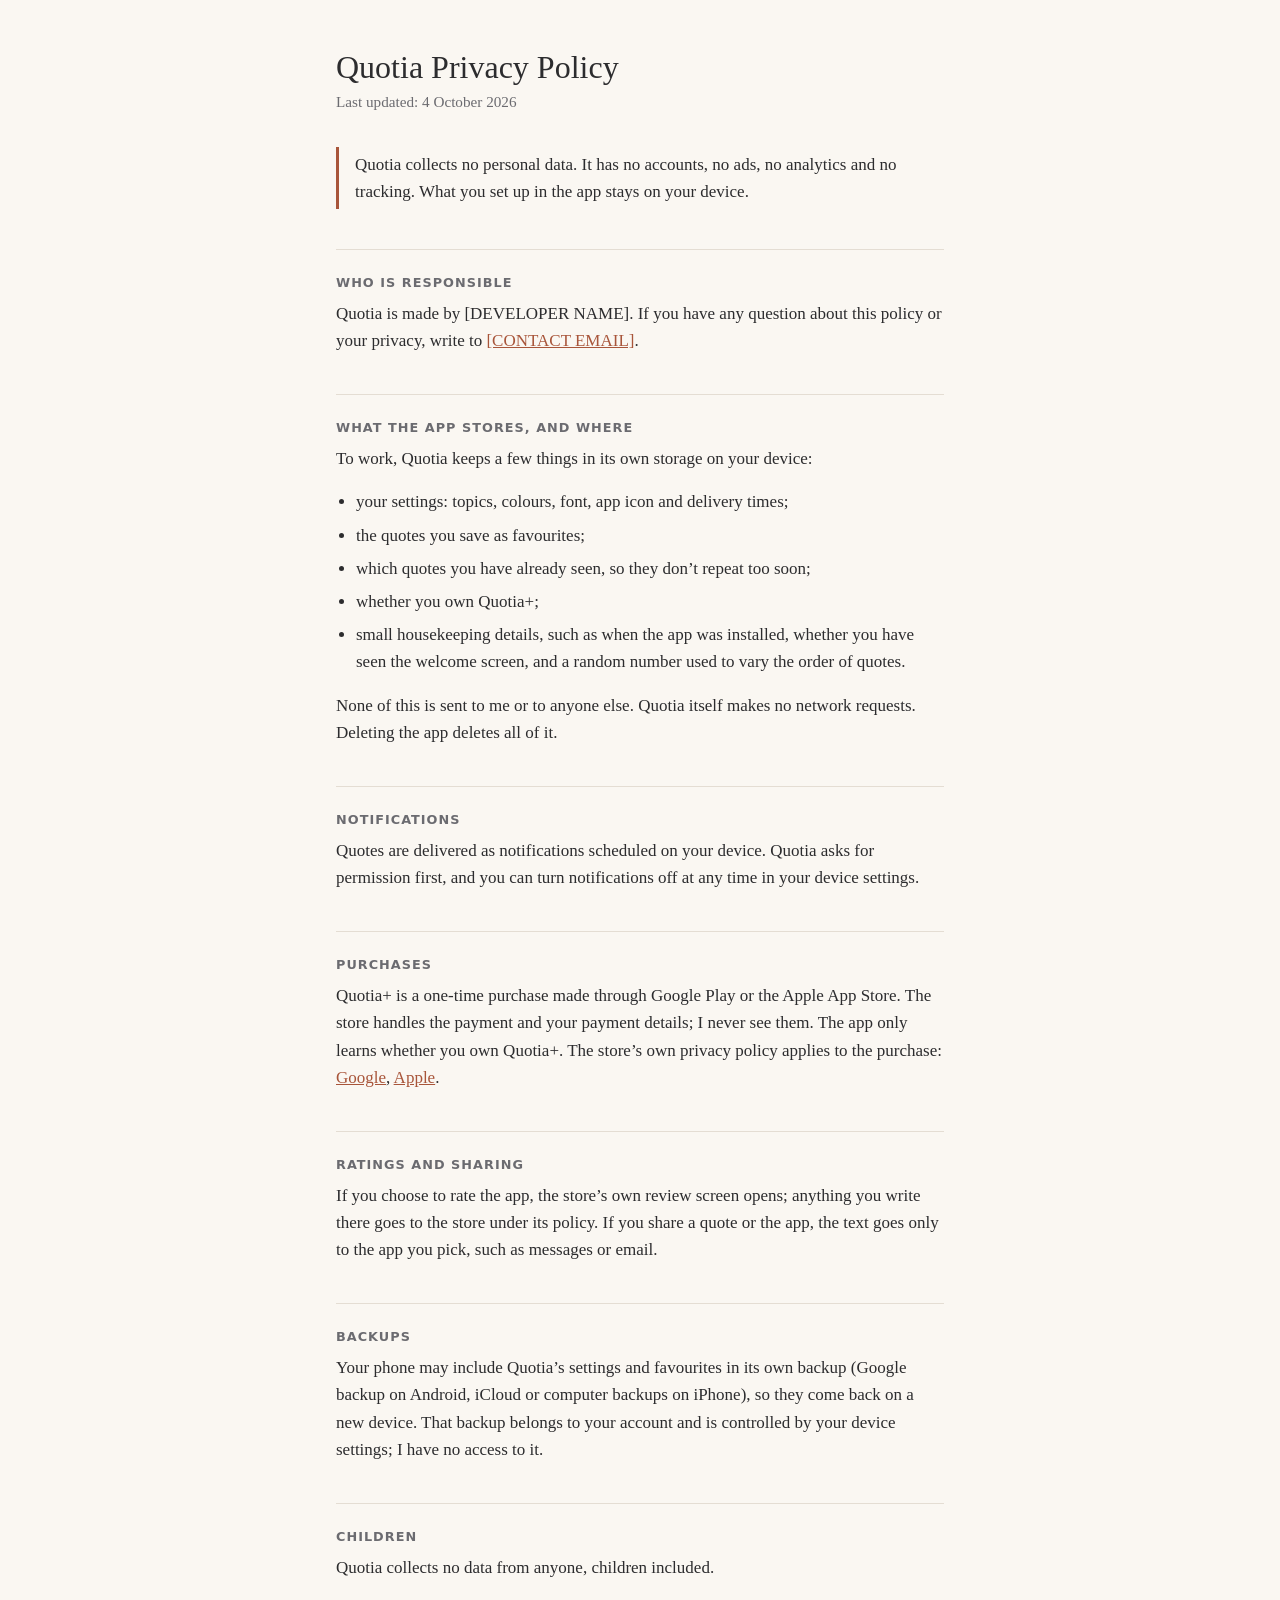
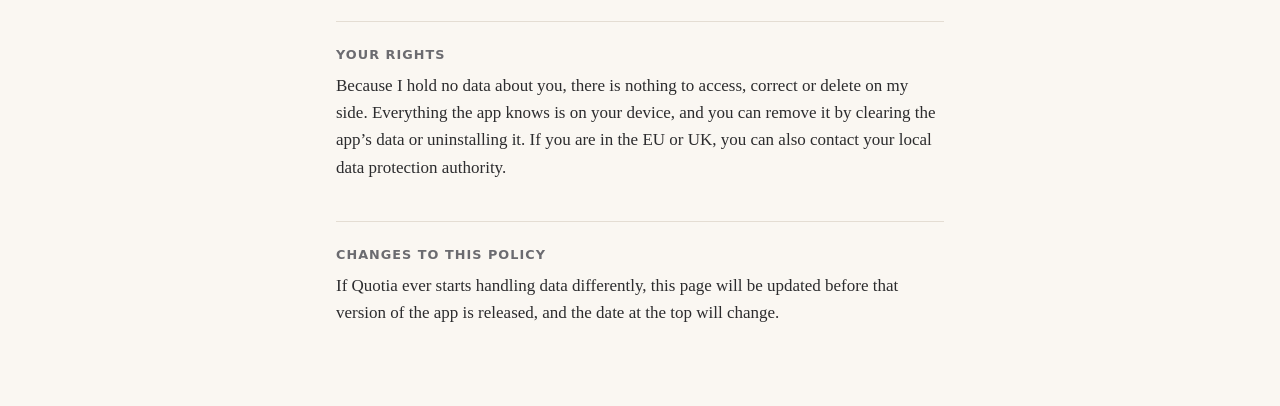
==== index.html @ fdbf1342 "Add Quotia Privacy Policy Page This file contains the privacy policy for the Quotia app, detailing d" ====
<!doctype html>
<html lang="en">
<head>
<meta charset="utf-8">
<meta name="viewport" content="width=device-width, initial-scale=1">
<title>Quotia Privacy Policy</title>
<meta name="description" content="Quotia collects no personal data. Everything stays on your device.">
<style>
  :root {
    --bg: #faf7f2;
    --text: #2c2c2e;
    --muted: #6b6b70;
    --accent: #a8553a;
    --rule: #e4ddd3;
  }
  @media (prefers-color-scheme: dark) {
    :root {
      --bg: #1c1c1e;
      --text: #ecebe8;
      --muted: #a3a3a8;
      --accent: #dab2a4;
      --rule: #3a3a3c;
    }
  }
  * { box-sizing: border-box; }
  body {
    margin: 0;
    background: var(--bg);
    color: var(--text);
    font: 17px/1.6 Georgia, "Times New Roman", serif;
  }
  main { max-width: 640px; margin: 0 auto; padding: 48px 16px 64px; }
  h1 { font-size: 2rem; line-height: 1.2; margin: 0 0 4px; font-weight: 400; }
  .date { color: var(--muted); margin: 0 0 32px; font-size: 0.95rem; }
  .summary {
    border-left: 3px solid var(--accent);
    padding: 4px 0 4px 16px;
    margin: 0 0 32px;
  }
  h2 {
    font: 600 0.8rem/1.4 system-ui, -apple-system, "Segoe UI", sans-serif;
    letter-spacing: 0.08em;
    text-transform: uppercase;
    color: var(--muted);
    margin: 40px 0 8px;
    padding-top: 24px;
    border-top: 1px solid var(--rule);
  }
  p, ul { margin: 0 0 16px; }
  ul { padding-left: 20px; }
  li { margin-bottom: 6px; }
  a { color: var(--accent); }
</style>
</head>
<body>
<main>
  <h1>Quotia Privacy Policy</h1>
  <p class="date">Last updated: 4 October 2026</p>

  <p class="summary">Quotia collects no personal data. It has no accounts, no ads,
  no analytics and no tracking. What you set up in the app stays on your device.</p>

  <h2>Who is responsible</h2>
  <p>Quotia is made by [DEVELOPER NAME]. If you have any question about this
  policy or your privacy, write to <a href="mailto:[CONTACT EMAIL]">[CONTACT EMAIL]</a>.</p>

  <h2>What the app stores, and where</h2>
  <p>To work, Quotia keeps a few things in its own storage on your device:</p>
  <ul>
    <li>your settings: topics, colours, font, app icon and delivery times;</li>
    <li>the quotes you save as favourites;</li>
    <li>which quotes you have already seen, so they don’t repeat too soon;</li>
    <li>whether you own Quotia+;</li>
    <li>small housekeeping details, such as when the app was installed, whether
    you have seen the welcome screen, and a random number used to vary the order
    of quotes.</li>
  </ul>
  <p>None of this is sent to me or to anyone else. Quotia itself makes no network
  requests. Deleting the app deletes all of it.</p>

  <h2>Notifications</h2>
  <p>Quotes are delivered as notifications scheduled on your device. Quotia asks
  for permission first, and you can turn notifications off at any time in your
  device settings.</p>

  <h2>Purchases</h2>
  <p>Quotia+ is a one-time purchase made through Google Play or the Apple App Store.
  The store handles the payment and your payment details; I never see them. The app
  only learns whether you own Quotia+. The store’s own privacy policy applies to the
  purchase:
  <a href="https://policies.google.com/privacy">Google</a>,
  <a href="https://www.apple.com/legal/privacy/">Apple</a>.</p>

  <h2>Ratings and sharing</h2>
  <p>If you choose to rate the app, the store’s own review screen opens; anything
  you write there goes to the store under its policy. If you share a quote or the
  app, the text goes only to the app you pick, such as messages or email.</p>

  <h2>Backups</h2>
  <p>Your phone may include Quotia’s settings and favourites in its own backup
  (Google backup on Android, iCloud or computer backups on iPhone), so they come
  back on a new device. That backup belongs to your account and is controlled by
  your device settings; I have no access to it.</p>

  <h2>Children</h2>
  <p>Quotia collects no data from anyone, children included.</p>

  <h2>Your rights</h2>
  <p>Because I hold no data about you, there is nothing to access, correct or delete
  on my side. Everything the app knows is on your device, and you can remove it by
  clearing the app’s data or uninstalling it. If you are in the EU or UK, you can
  also contact your local data protection authority.</p>

  <h2>Changes to this policy</h2>
  <p>If Quotia ever starts handling data differently, this page will be updated
  before that version of the app is released, and the date at the top will change.</p>
</main>
</body>
</html>
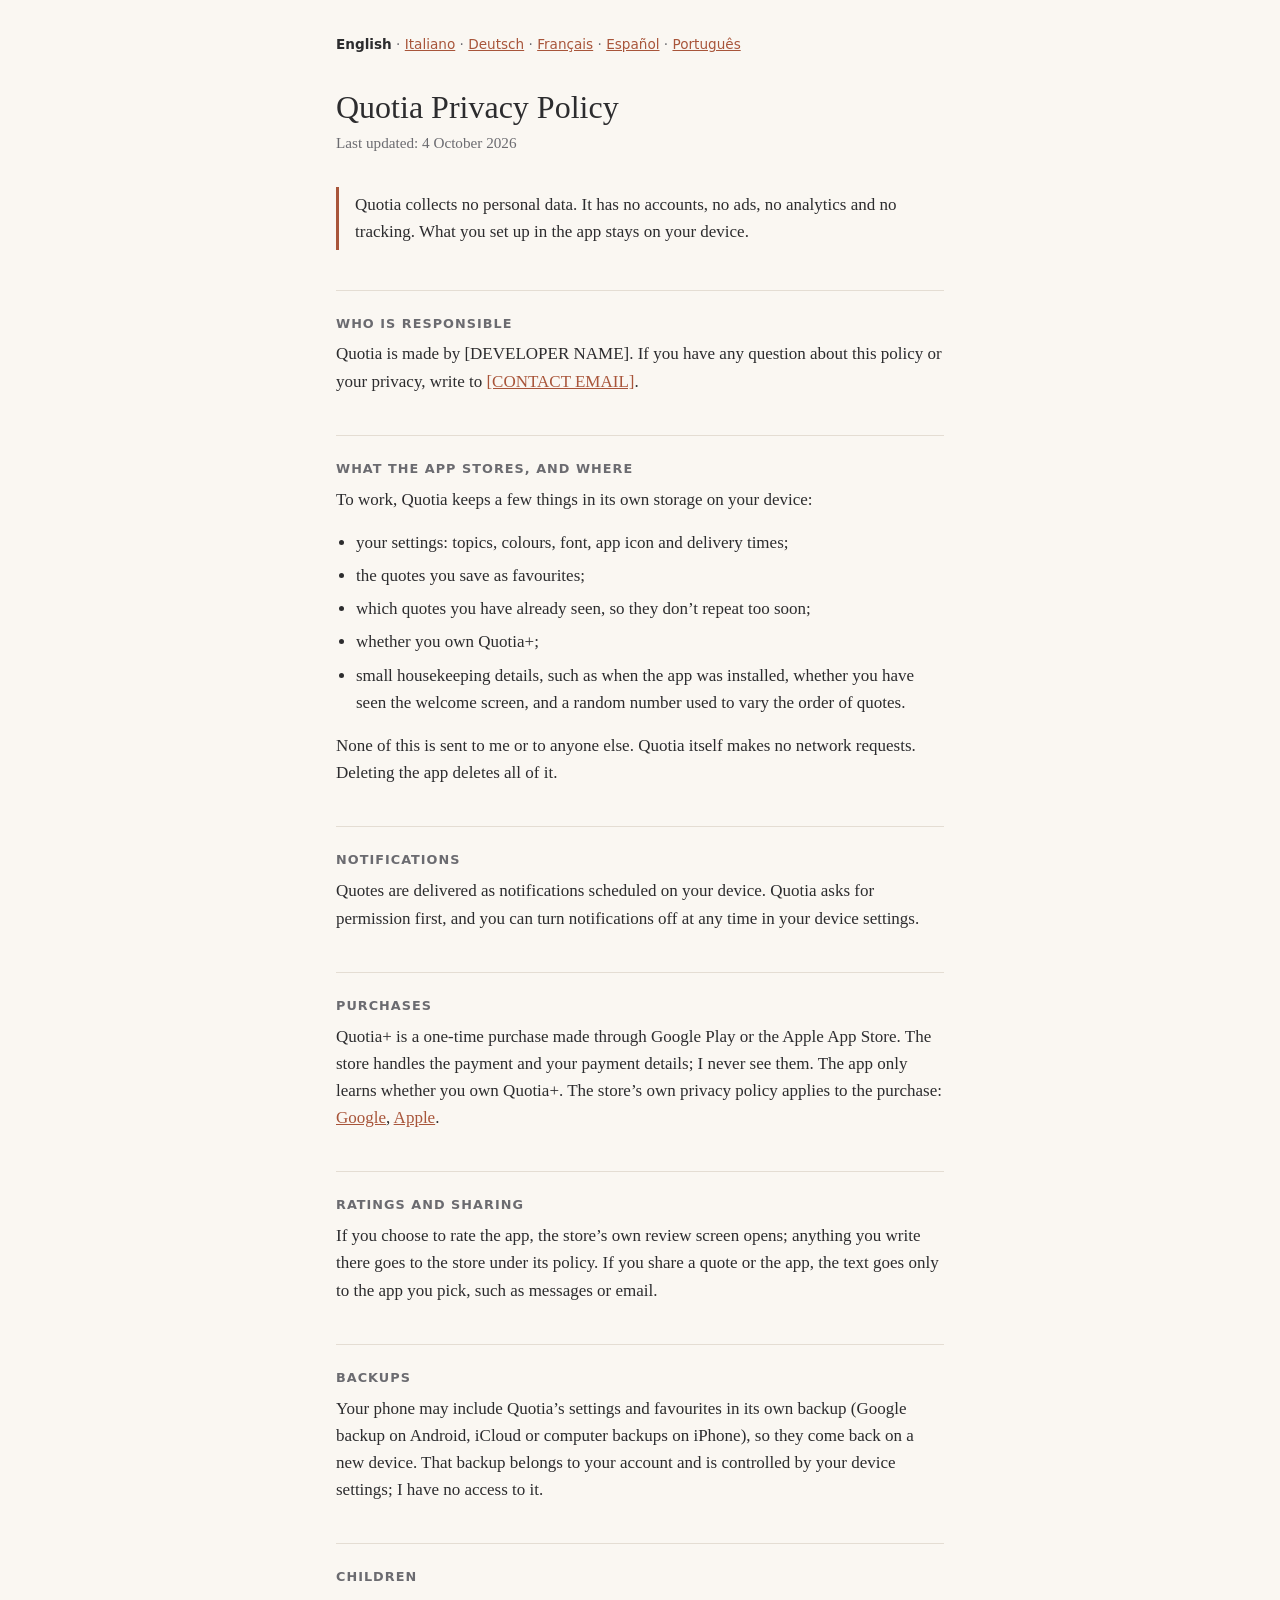
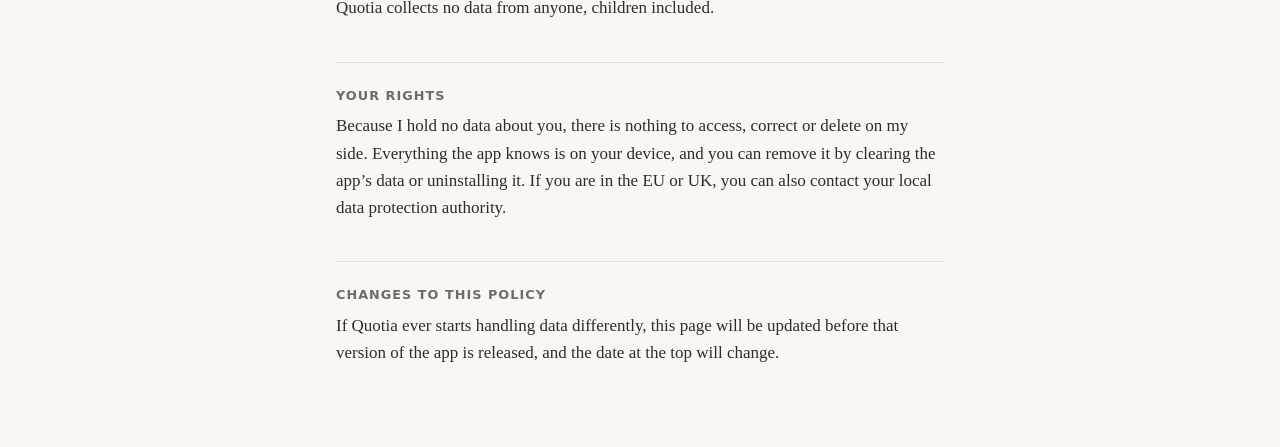
==== commit 8ff5bea6: "Privacy policy in all six interface languages Co-Authored-By: Claude Opus 5.5 <noreply@anthropic.com" ====
--- a/index.html
+++ b/index.html
@@ -5,65 +5,25 @@
 <meta name="viewport" content="width=device-width, initial-scale=1">
 <title>Quotia Privacy Policy</title>
 <meta name="description" content="Quotia collects no personal data. Everything stays on your device.">
-<style>
-  :root {
-    --bg: #faf7f2;
-    --text: #2c2c2e;
-    --muted: #6b6b70;
-    --accent: #a8553a;
-    --rule: #e4ddd3;
-  }
-  @media (prefers-color-scheme: dark) {
-    :root {
-      --bg: #1c1c1e;
-      --text: #ecebe8;
-      --muted: #a3a3a8;
-      --accent: #dab2a4;
-      --rule: #3a3a3c;
-    }
-  }
-  * { box-sizing: border-box; }
-  body {
-    margin: 0;
-    background: var(--bg);
-    color: var(--text);
-    font: 17px/1.6 Georgia, "Times New Roman", serif;
-  }
-  main { max-width: 640px; margin: 0 auto; padding: 48px 16px 64px; }
-  h1 { font-size: 2rem; line-height: 1.2; margin: 0 0 4px; font-weight: 400; }
-  .date { color: var(--muted); margin: 0 0 32px; font-size: 0.95rem; }
-  .summary {
-    border-left: 3px solid var(--accent);
-    padding: 4px 0 4px 16px;
-    margin: 0 0 32px;
-  }
-  h2 {
-    font: 600 0.8rem/1.4 system-ui, -apple-system, "Segoe UI", sans-serif;
-    letter-spacing: 0.08em;
-    text-transform: uppercase;
-    color: var(--muted);
-    margin: 40px 0 8px;
-    padding-top: 24px;
-    border-top: 1px solid var(--rule);
-  }
-  p, ul { margin: 0 0 16px; }
-  ul { padding-left: 20px; }
-  li { margin-bottom: 6px; }
-  a { color: var(--accent); }
-</style>
+<link rel="alternate" hreflang="en" href="https://simonesarti.github.io/quotia-privacy/">
+<link rel="alternate" hreflang="it" href="https://simonesarti.github.io/quotia-privacy/it/">
+<link rel="alternate" hreflang="de" href="https://simonesarti.github.io/quotia-privacy/de/">
+<link rel="alternate" hreflang="fr" href="https://simonesarti.github.io/quotia-privacy/fr/">
+<link rel="alternate" hreflang="es" href="https://simonesarti.github.io/quotia-privacy/es/">
+<link rel="alternate" hreflang="pt" href="https://simonesarti.github.io/quotia-privacy/pt/">
+<link rel="alternate" hreflang="x-default" href="https://simonesarti.github.io/quotia-privacy/">
+<link rel="stylesheet" href="style.css">
 </head>
 <body>
 <main>
+  <nav class="langs"><strong aria-current="page">English</strong> · <a href="it/" hreflang="it" lang="it">Italiano</a> · <a href="de/" hreflang="de" lang="de">Deutsch</a> · <a href="fr/" hreflang="fr" lang="fr">Français</a> · <a href="es/" hreflang="es" lang="es">Español</a> · <a href="pt/" hreflang="pt" lang="pt">Português</a></nav>
   <h1>Quotia Privacy Policy</h1>
   <p class="date">Last updated: 4 October 2026</p>
 
-  <p class="summary">Quotia collects no personal data. It has no accounts, no ads,
-  no analytics and no tracking. What you set up in the app stays on your device.</p>
+  <p class="summary">Quotia collects no personal data. It has no accounts, no ads, no analytics and no tracking. What you set up in the app stays on your device.</p>
 
   <h2>Who is responsible</h2>
-  <p>Quotia is made by [DEVELOPER NAME]. If you have any question about this
-  policy or your privacy, write to <a href="mailto:[CONTACT EMAIL]">[CONTACT EMAIL]</a>.</p>
-
+  <p>Quotia is made by [DEVELOPER NAME]. If you have any question about this policy or your privacy, write to <a href="mailto:[CONTACT EMAIL]">[CONTACT EMAIL]</a>.</p>
   <h2>What the app stores, and where</h2>
   <p>To work, Quotia keeps a few things in its own storage on your device:</p>
   <ul>
@@ -71,49 +31,23 @@
     <li>the quotes you save as favourites;</li>
     <li>which quotes you have already seen, so they don’t repeat too soon;</li>
     <li>whether you own Quotia+;</li>
-    <li>small housekeeping details, such as when the app was installed, whether
-    you have seen the welcome screen, and a random number used to vary the order
-    of quotes.</li>
+    <li>small housekeeping details, such as when the app was installed, whether you have seen the welcome screen, and a random number used to vary the order of quotes.</li>
   </ul>
-  <p>None of this is sent to me or to anyone else. Quotia itself makes no network
-  requests. Deleting the app deletes all of it.</p>
-
+  <p>None of this is sent to me or to anyone else. Quotia itself makes no network requests. Deleting the app deletes all of it.</p>
   <h2>Notifications</h2>
-  <p>Quotes are delivered as notifications scheduled on your device. Quotia asks
-  for permission first, and you can turn notifications off at any time in your
-  device settings.</p>
-
+  <p>Quotes are delivered as notifications scheduled on your device. Quotia asks for permission first, and you can turn notifications off at any time in your device settings.</p>
   <h2>Purchases</h2>
-  <p>Quotia+ is a one-time purchase made through Google Play or the Apple App Store.
-  The store handles the payment and your payment details; I never see them. The app
-  only learns whether you own Quotia+. The store’s own privacy policy applies to the
-  purchase:
-  <a href="https://policies.google.com/privacy">Google</a>,
-  <a href="https://www.apple.com/legal/privacy/">Apple</a>.</p>
-
+  <p>Quotia+ is a one-time purchase made through Google Play or the Apple App Store. The store handles the payment and your payment details; I never see them. The app only learns whether you own Quotia+. The store’s own privacy policy applies to the purchase: <a href="https://policies.google.com/privacy">Google</a>, <a href="https://www.apple.com/legal/privacy/">Apple</a>.</p>
   <h2>Ratings and sharing</h2>
-  <p>If you choose to rate the app, the store’s own review screen opens; anything
-  you write there goes to the store under its policy. If you share a quote or the
-  app, the text goes only to the app you pick, such as messages or email.</p>
-
+  <p>If you choose to rate the app, the store’s own review screen opens; anything you write there goes to the store under its policy. If you share a quote or the app, the text goes only to the app you pick, such as messages or email.</p>
   <h2>Backups</h2>
-  <p>Your phone may include Quotia’s settings and favourites in its own backup
-  (Google backup on Android, iCloud or computer backups on iPhone), so they come
-  back on a new device. That backup belongs to your account and is controlled by
-  your device settings; I have no access to it.</p>
-
+  <p>Your phone may include Quotia’s settings and favourites in its own backup (Google backup on Android, iCloud or computer backups on iPhone), so they come back on a new device. That backup belongs to your account and is controlled by your device settings; I have no access to it.</p>
   <h2>Children</h2>
   <p>Quotia collects no data from anyone, children included.</p>
-
   <h2>Your rights</h2>
-  <p>Because I hold no data about you, there is nothing to access, correct or delete
-  on my side. Everything the app knows is on your device, and you can remove it by
-  clearing the app’s data or uninstalling it. If you are in the EU or UK, you can
-  also contact your local data protection authority.</p>
-
+  <p>Because I hold no data about you, there is nothing to access, correct or delete on my side. Everything the app knows is on your device, and you can remove it by clearing the app’s data or uninstalling it. If you are in the EU or UK, you can also contact your local data protection authority.</p>
   <h2>Changes to this policy</h2>
-  <p>If Quotia ever starts handling data differently, this page will be updated
-  before that version of the app is released, and the date at the top will change.</p>
+  <p>If Quotia ever starts handling data differently, this page will be updated before that version of the app is released, and the date at the top will change.</p>
 </main>
 </body>
 </html>
--- a/style.css
+++ b/style.css
@@ -0,0 +1,50 @@
+:root {
+  --bg: #faf7f2;
+  --text: #2c2c2e;
+  --muted: #6b6b70;
+  --accent: #a8553a;
+  --rule: #e4ddd3;
+}
+@media (prefers-color-scheme: dark) {
+  :root {
+    --bg: #1c1c1e;
+    --text: #ecebe8;
+    --muted: #a3a3a8;
+    --accent: #dab2a4;
+    --rule: #3a3a3c;
+  }
+}
+* { box-sizing: border-box; }
+body {
+  margin: 0;
+  background: var(--bg);
+  color: var(--text);
+  font: 17px/1.6 Georgia, "Times New Roman", serif;
+}
+main { max-width: 640px; margin: 0 auto; padding: 32px 16px 64px; }
+.langs {
+  font: 0.85rem/1.8 system-ui, -apple-system, "Segoe UI", sans-serif;
+  color: var(--muted);
+  margin: 0 0 32px;
+}
+.langs strong { color: var(--text); font-weight: 600; }
+h1 { font-size: 2rem; line-height: 1.2; margin: 0 0 4px; font-weight: 400; }
+.date { color: var(--muted); margin: 0 0 32px; font-size: 0.95rem; }
+.summary {
+  border-left: 3px solid var(--accent);
+  padding: 4px 0 4px 16px;
+  margin: 0 0 32px;
+}
+h2 {
+  font: 600 0.8rem/1.4 system-ui, -apple-system, "Segoe UI", sans-serif;
+  letter-spacing: 0.08em;
+  text-transform: uppercase;
+  color: var(--muted);
+  margin: 40px 0 8px;
+  padding-top: 24px;
+  border-top: 1px solid var(--rule);
+}
+p, ul { margin: 0 0 16px; }
+ul { padding-left: 20px; }
+li { margin-bottom: 6px; }
+a { color: var(--accent); }
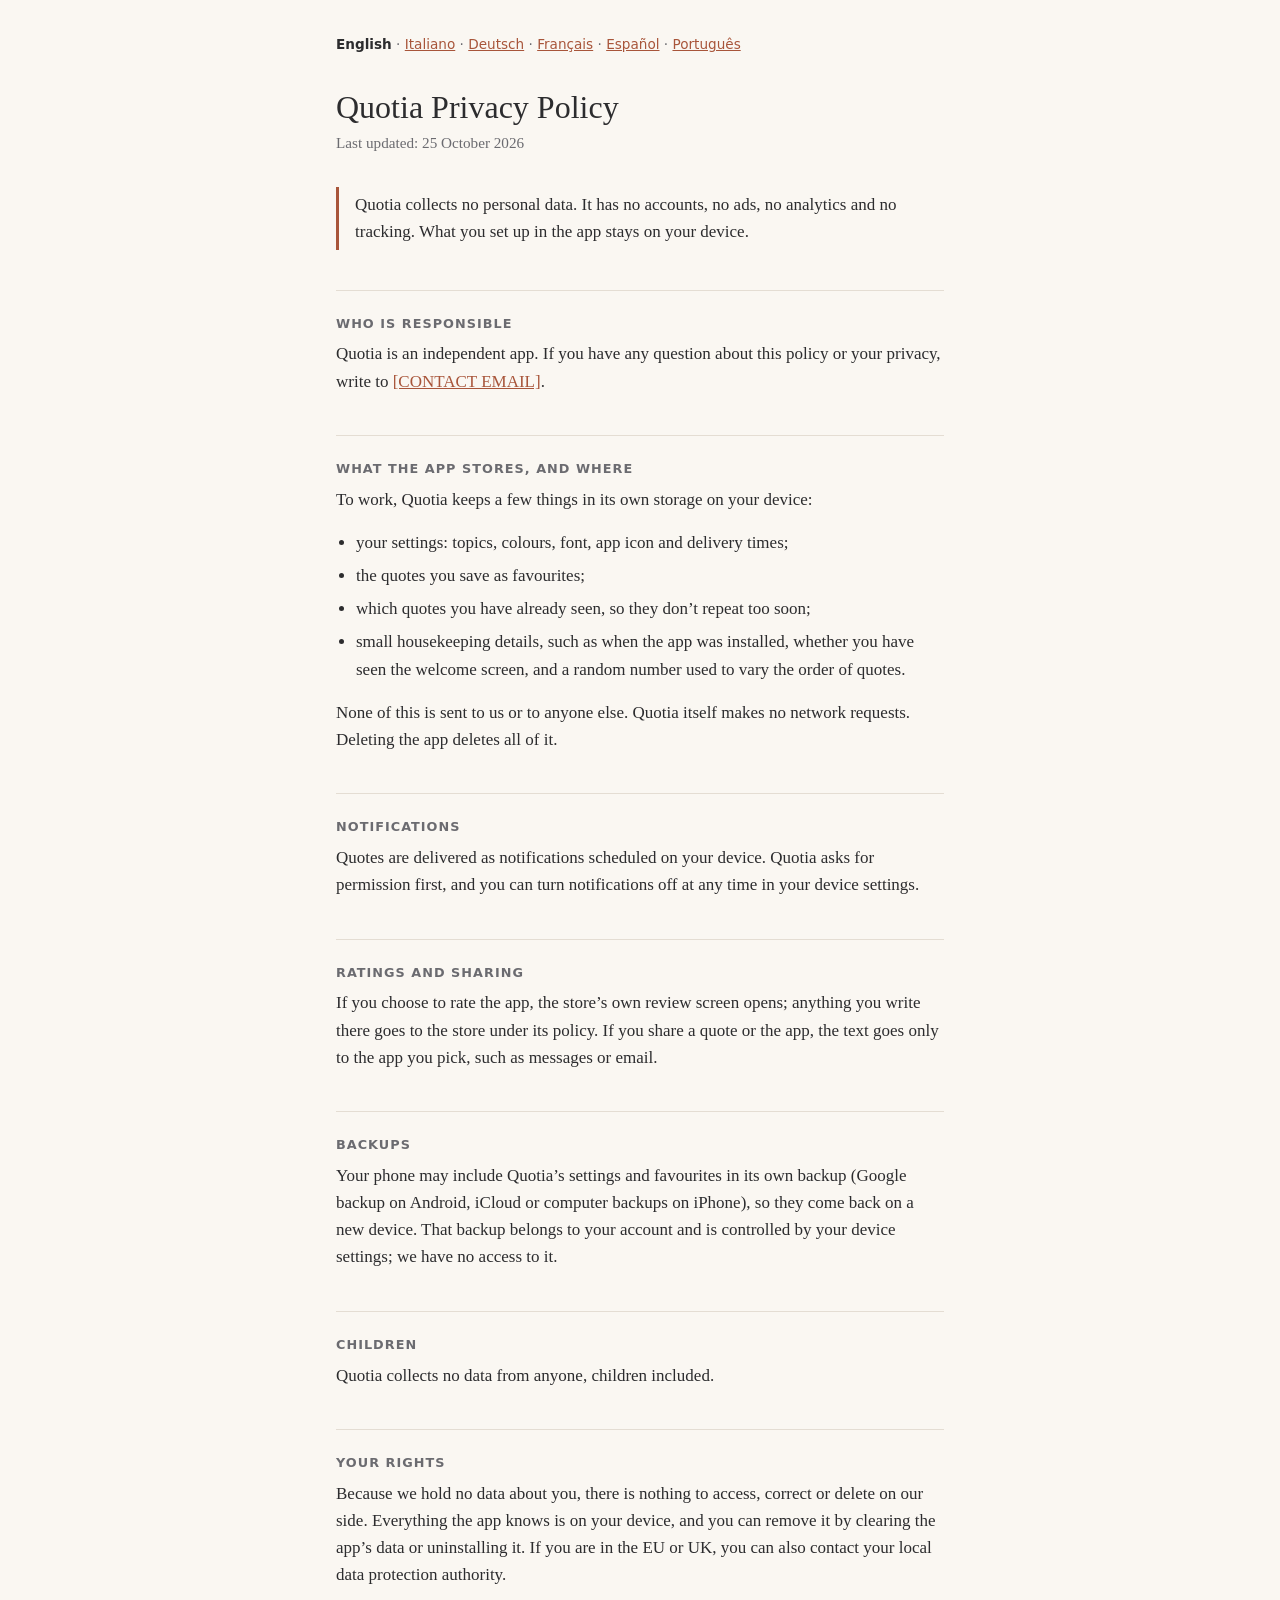
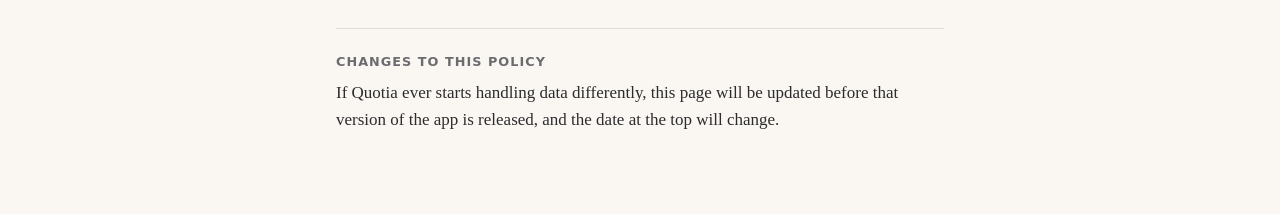
==== commit bdd38cb1: "Quotia is free: no purchases section; links at quotia-app.github.io In all six languages: - Quotia+ " ====
--- a/index.html
+++ b/index.html
@@ -5,47 +5,44 @@
 <meta name="viewport" content="width=device-width, initial-scale=1">
 <title>Quotia Privacy Policy</title>
 <meta name="description" content="Quotia collects no personal data. Everything stays on your device.">
-<link rel="alternate" hreflang="en" href="https://simonesarti.github.io/quotia-privacy/">
-<link rel="alternate" hreflang="it" href="https://simonesarti.github.io/quotia-privacy/it/">
-<link rel="alternate" hreflang="de" href="https://simonesarti.github.io/quotia-privacy/de/">
-<link rel="alternate" hreflang="fr" href="https://simonesarti.github.io/quotia-privacy/fr/">
-<link rel="alternate" hreflang="es" href="https://simonesarti.github.io/quotia-privacy/es/">
-<link rel="alternate" hreflang="pt" href="https://simonesarti.github.io/quotia-privacy/pt/">
-<link rel="alternate" hreflang="x-default" href="https://simonesarti.github.io/quotia-privacy/">
+<link rel="alternate" hreflang="en" href="https://quotia-app.github.io/quotia-privacy/">
+<link rel="alternate" hreflang="it" href="https://quotia-app.github.io/quotia-privacy/it/">
+<link rel="alternate" hreflang="de" href="https://quotia-app.github.io/quotia-privacy/de/">
+<link rel="alternate" hreflang="fr" href="https://quotia-app.github.io/quotia-privacy/fr/">
+<link rel="alternate" hreflang="es" href="https://quotia-app.github.io/quotia-privacy/es/">
+<link rel="alternate" hreflang="pt" href="https://quotia-app.github.io/quotia-privacy/pt/">
+<link rel="alternate" hreflang="x-default" href="https://quotia-app.github.io/quotia-privacy/">
 <link rel="stylesheet" href="style.css">
 </head>
 <body>
 <main>
   <nav class="langs"><strong aria-current="page">English</strong> · <a href="it/" hreflang="it" lang="it">Italiano</a> · <a href="de/" hreflang="de" lang="de">Deutsch</a> · <a href="fr/" hreflang="fr" lang="fr">Français</a> · <a href="es/" hreflang="es" lang="es">Español</a> · <a href="pt/" hreflang="pt" lang="pt">Português</a></nav>
   <h1>Quotia Privacy Policy</h1>
-  <p class="date">Last updated: 4 October 2026</p>
+  <p class="date">Last updated: 25 October 2026</p>
 
   <p class="summary">Quotia collects no personal data. It has no accounts, no ads, no analytics and no tracking. What you set up in the app stays on your device.</p>
 
   <h2>Who is responsible</h2>
-  <p>Quotia is made by [DEVELOPER NAME]. If you have any question about this policy or your privacy, write to <a href="mailto:[CONTACT EMAIL]">[CONTACT EMAIL]</a>.</p>
+  <p>Quotia is an independent app. If you have any question about this policy or your privacy, write to <a href="mailto:[CONTACT EMAIL]">[CONTACT EMAIL]</a>.</p>
   <h2>What the app stores, and where</h2>
   <p>To work, Quotia keeps a few things in its own storage on your device:</p>
   <ul>
     <li>your settings: topics, colours, font, app icon and delivery times;</li>
     <li>the quotes you save as favourites;</li>
     <li>which quotes you have already seen, so they don’t repeat too soon;</li>
-    <li>whether you own Quotia+;</li>
     <li>small housekeeping details, such as when the app was installed, whether you have seen the welcome screen, and a random number used to vary the order of quotes.</li>
   </ul>
-  <p>None of this is sent to me or to anyone else. Quotia itself makes no network requests. Deleting the app deletes all of it.</p>
+  <p>None of this is sent to us or to anyone else. Quotia itself makes no network requests. Deleting the app deletes all of it.</p>
   <h2>Notifications</h2>
   <p>Quotes are delivered as notifications scheduled on your device. Quotia asks for permission first, and you can turn notifications off at any time in your device settings.</p>
-  <h2>Purchases</h2>
-  <p>Quotia+ is a one-time purchase made through Google Play or the Apple App Store. The store handles the payment and your payment details; I never see them. The app only learns whether you own Quotia+. The store’s own privacy policy applies to the purchase: <a href="https://policies.google.com/privacy">Google</a>, <a href="https://www.apple.com/legal/privacy/">Apple</a>.</p>
   <h2>Ratings and sharing</h2>
   <p>If you choose to rate the app, the store’s own review screen opens; anything you write there goes to the store under its policy. If you share a quote or the app, the text goes only to the app you pick, such as messages or email.</p>
   <h2>Backups</h2>
-  <p>Your phone may include Quotia’s settings and favourites in its own backup (Google backup on Android, iCloud or computer backups on iPhone), so they come back on a new device. That backup belongs to your account and is controlled by your device settings; I have no access to it.</p>
+  <p>Your phone may include Quotia’s settings and favourites in its own backup (Google backup on Android, iCloud or computer backups on iPhone), so they come back on a new device. That backup belongs to your account and is controlled by your device settings; we have no access to it.</p>
   <h2>Children</h2>
   <p>Quotia collects no data from anyone, children included.</p>
   <h2>Your rights</h2>
-  <p>Because I hold no data about you, there is nothing to access, correct or delete on my side. Everything the app knows is on your device, and you can remove it by clearing the app’s data or uninstalling it. If you are in the EU or UK, you can also contact your local data protection authority.</p>
+  <p>Because we hold no data about you, there is nothing to access, correct or delete on our side. Everything the app knows is on your device, and you can remove it by clearing the app’s data or uninstalling it. If you are in the EU or UK, you can also contact your local data protection authority.</p>
   <h2>Changes to this policy</h2>
   <p>If Quotia ever starts handling data differently, this page will be updated before that version of the app is released, and the date at the top will change.</p>
 </main>
